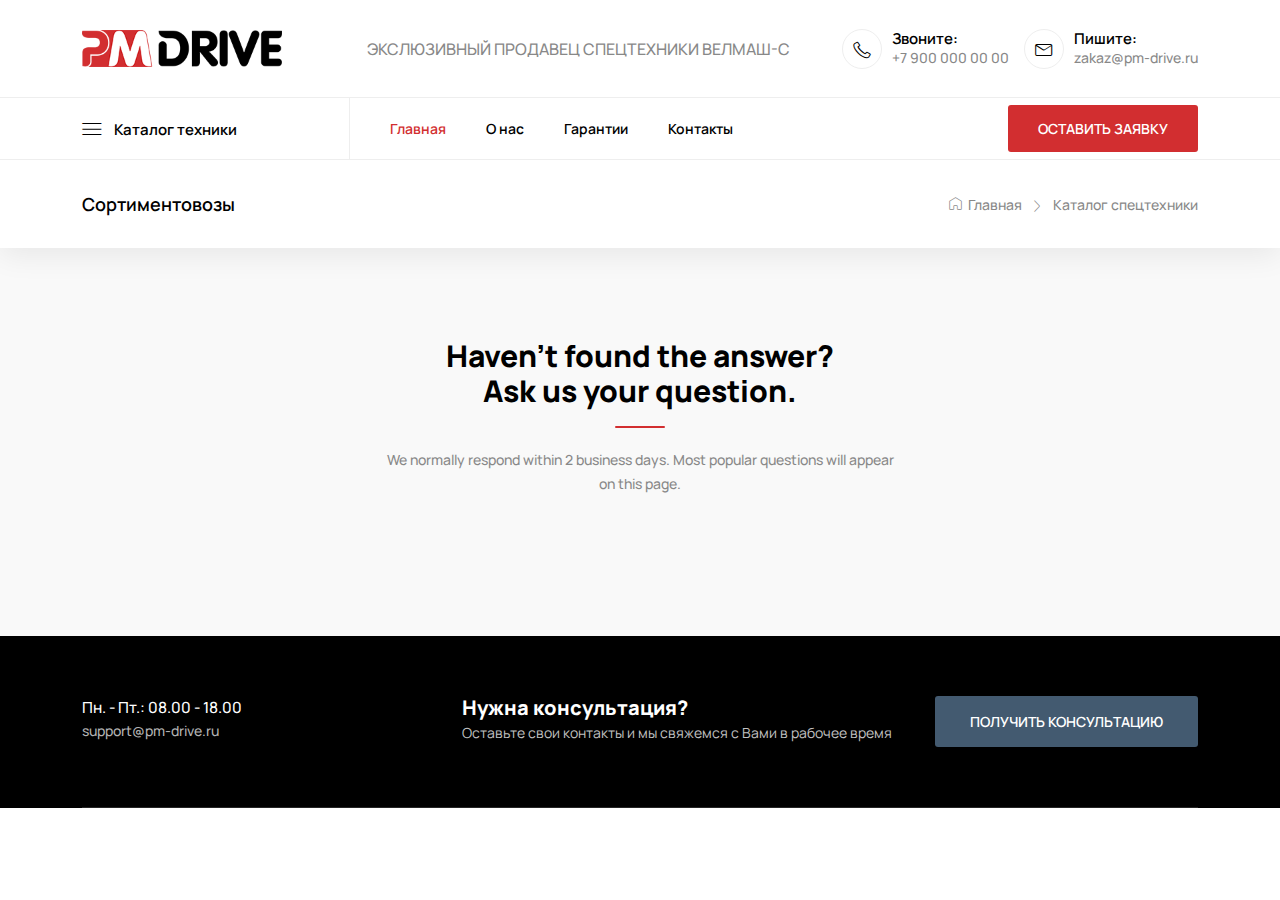
==== faq.html @ 9dbdd266 "Создал страницу faq и применил аккордион к меню каталога в мобиле" ====
<!DOCTYPE html>
<html class="no-js" lang="zxx">

<head>
    <meta charset="utf-8" />
    <meta http-equiv="x-ua-compatible" content="ie=edge" />
    <title>Single Product - ShopGrids Bootstrap 5 eCommerce HTML Template.</title>
    <meta name="description" content="" />
    <meta name="viewport" content="width=device-width, initial-scale=1" />
    <link rel="shortcut icon" type="image/x-icon" href="assets/images/favicon.png" />

    <!-- ========================= CSS here ========================= -->
    <link rel="stylesheet" href="assets/css/bootstrap.min.css" />
    <link rel="stylesheet" href="assets/css/LineIcons.3.0.css" />
    <link rel="stylesheet" href="assets/css/tiny-slider.css" />
    <link rel="stylesheet" href="assets/css/glightbox.min.css" />
    <link rel="stylesheet" href="assets/css/main.css" />

</head>

<body>
    <!--[if lte IE 9]>
          <p class="browserupgrade">
            You are using an <strong>outdated</strong> browser. Please
            <a href="https://browsehappy.com/">upgrade your browser</a> to improve
            your experience and security.
          </p>
        <![endif]-->

    <div class="preloader" style="opacity: 0; display: none;">
        <div class="preloader-inner">
            <div class="preloader-icon">
                <span></span>
                <span></span>
            </div>
        </div>
    </div>


    <header class="header navbar-area">

        <!-- Start Header Middle -->
        <div class="header-middle">
            <div class="container">
                <div class="row align-items-center">
                    <div class="col-lg-3 col-md-5 col-12">
                        <!-- Start Header Logo -->
                        <a class="navbar-brand" href="index.html">
                            <img src="assets/images/logo/logo.png" alt="Logo">
                        </a>
                        <!-- End Header Logo -->
                    </div>
                    <div class="col-xl-5 col-lg-4 col-md-7 d-xs-none">
                        <!-- Start Heading -->
                        <div class="header-heading">Экслюзивный продавец спецтехники ВЕЛМАШ-С</div>
                        <!-- End Heading -->
                    </div>
                    <div class="col-xl-4 col-lg-5 col-md-7 col-5">
                        <div class="middle-right-area">
                            <div class="nav-hotline m-0">
                                <i class="lni lni-phone"></i>
                                <h3>Звоните:
                                    <span><a href="tel:+747474747444">+7 900 000 00 00</a></span>
                                </h3>
                            </div>
                            <div class="nav-hotline m-0">
                                <i class="lni lni-envelope"></i>
                                <h3>Пишите:
                                    <span><a href="mailto:gfgf@jhjh.ru">zakaz@pm-drive.ru</a></span>
                                </h3>
                            </div>
                        </div>
                    </div>
                </div>
            </div>
        </div>
        <!-- End Header Middle -->

        <!-- Start Header Bottom -->
        <div class="container">
            <div class="row align-items-center">
                <div class="col-lg-8 col-md-6 col-12">
                    <div class="nav-inner">
                        <!-- Start Mega Category Menu -->
                        <div class="mega-category-menu">
                            <span class="cat-button"><i class="lni lni-menu"></i>Каталог техники</span>
                            <ul class="sub-category">
                                <li><a href="#0">Сортиментовозы</a></li>
                                <li><a href="#0">Лесовозы</a></li>
                                <li><a href="#0">Ломовозы (металловозы)</a></li>
                                <li><a href="#0">Автомобили с крюковыми погрузчиками</a></li>
                                <li><a href="#0">Автогидроподъемники (автовышки)</a></li>
                                <li><a href="#0">Бортовые автомобили с КМУ</a></li>
                            </ul>
                        </div>
                        <!-- End Mega Category Menu -->
                        <!-- Start Navbar -->
                        <nav class="navbar navbar-expand-lg">
                            <button class="navbar-toggler mobile-menu-btn" type="button" data-bs-toggle="collapse"
                                data-bs-target="#navbarSupportedContent" aria-controls="navbarSupportedContent"
                                aria-expanded="false" aria-label="Toggle navigation">
                                <span class="toggler-icon"></span>
                                <span class="toggler-icon"></span>
                                <span class="toggler-icon"></span>
                            </button>
                            <div class="collapse navbar-collapse sub-menu-bar" id="navbarSupportedContent">
                                <ul id="nav" class="navbar-nav ms-auto">
                                    <li class="nav-item">
                                        <a href="index.html" class="active" aria-label="Toggle navigation">Главная</a>
                                    </li>
                                    <li class="nav-item">
                                        <a href="#0" aria-label="Toggle navigation">О нас</a>
                                    </li>
                                    <li class="nav-item">
                                        <a href="#0" aria-label="Toggle navigation">Гарантии</a>
                                    </li>
                                    <li class="nav-item">
                                        <a href="#0" aria-label="Toggle navigation">Контакты</a>
                                    </li>
                                </ul>
                            </div> <!-- navbar collapse -->
                        </nav>
                        <!-- End Navbar -->
                    </div>
                </div>
                <div class="col-lg-4 col-md-6 col-12">
                    <!-- Start Nav Social -->
                    <div class="nav-social">
                        <div class="button">
                            <a href="#0" class="btn">Оставить заявку</a>
                        </div>
                    </div>
                    <!-- End Nav Social -->
                </div>
            </div>
        </div>
        <!-- End Header Bottom -->

    </header>


    <div class="breadcrumbs">
        <div class="container">
            <div class="row align-items-center">
                <div class="col-xl-5 col-lg-4">
                    <div class="breadcrumbs-content">
                        <h1 class="page-title">Сортиментовозы</h1>
                    </div>
                </div>
                <div class="col-xl-7 col-lg-8">
                    <ul class="breadcrumb-nav">
                        <li><a href="index.html"><i class="lni lni-home"></i> Главная</a></li>
                        <li><a href="#0">Каталог спецтехники</a></li>
                    </ul>
                </div>
            </div>
        </div>
    </div>


    <section class="faq section">
        <div class="container">
            <div class="row">
                <div class="col-12">
                    <div class="section-title">
                        <h2>Haven't found the answer?<br> Ask us your question.</h2>
                        <p>We normally respond within 2 business days. Most popular questions will appear on this page.
                        </p>
                    </div>
                </div>
            </div>
            <div class="row">
                <div class="col-lg-10 offset-lg-1 col-md-12 col-12">
                    <div class="accordion" id="accordionExample">
                        <div class="accordion-item">
                            <h2 class="accordion-header" id="headingOne">
                                <button class="accordion-button collapsed" type="button" data-bs-toggle="collapse"
                                    data-bs-target="#collapseOne" aria-expanded="false" aria-controls="collapseOne">
                                    <span class="title">What payment methods do you accept?</span><i
                                        class="lni lni-plus"></i>
                                </button>
                            </h2>
                            <div id="collapseOne" class="accordion-collapse collapse" aria-labelledby="headingOne"
                                data-bs-parent="#accordionExample" style="">
                                <div class="accordion-body">
                                    <p>Lorem ipsum dolor sit amet, consectetur adipiscing elit. Aliquam consectetur sit
                                        amet ante nec vulputate. Nulla aliquam, justo auctor consequat tincidunt, arcu
                                        erat mattis lorem, lacinia lacinia dui enim at eros. Pellentesque ut gravida
                                        augue. Duis ac dictum tellus</p>
                                    <p>Anim pariatur cliche reprehenderit, enim eiusmod high life accusamus terry
                                        richardson ad squid. 3 wolf moon officia aute. non cupidatat skateboard dolor
                                        brunch. Foosd truck quinoa nesciunt laborum eiusmod. Brunch 3 wolf moon tempor,
                                        sunt alqua put a bird on it squid single-origin coffee nulla assumenda
                                        shoreditch et. Nihil anim ke ffiyeh helvetica, craft beer labore wes anderson
                                        cred nesciunt sapiente ea proident.</p>
                                </div>
                            </div>
                        </div>
                        <div class="accordion-item">
                            <h2 class="accordion-header" id="headingTwo">
                                <button class="accordion-button collapsed" type="button" data-bs-toggle="collapse"
                                    data-bs-target="#collapseTwo" aria-expanded="false" aria-controls="collapseTwo">
                                    <span class="title">How long will delivery take?</span><i class="lni lni-plus"></i>
                                </button>
                            </h2>
                            <div id="collapseTwo" class="accordion-collapse collapse" aria-labelledby="headingTwo"
                                data-bs-parent="#accordionExample" style="">
                                <div class="accordion-body">
                                    <p>Anim pariatur cliche reprehenderit, enim eiusmod high life accusamus terry
                                        richardson ad squid. 3 wolf moon officia aute. non cupidatat skateboard dolor
                                        brunch. Foosd truck quinoa nesciunt laborum eiusmod. Brunch 3 wolf moon tempor,
                                        sunt alqua put a bird on it squid single-origin coffee nulla assumenda
                                        shoreditch et. Nihil anim ke ffiyeh helvetica, craft beer labore wes anderson
                                        cred nesciunt sapiente ea proident.</p>
                                    <p>Lorem ipsum dolor sit amet, consectetur adipiscing elit. Aliquam consectetur sit
                                        amet ante nec vulputate. Nulla aliquam, justo auctor consequat tincidunt, arcu
                                        erat mattis lorem, lacinia lacinia dui enim at eros. Pellentesque ut gravida
                                        augue. Duis ac dictum tellus</p>
                                </div>
                            </div>
                        </div>
                        <div class="accordion-item">
                            <h2 class="accordion-header" id="headingThree">
                                <button class="accordion-button collapsed" type="button" data-bs-toggle="collapse"
                                    data-bs-target="#collapseThree" aria-expanded="false" aria-controls="collapseThree">
                                    <span class="title">Do I need an account to place an order?</span><i
                                        class="lni lni-plus"></i>
                                </button>
                            </h2>
                            <div id="collapseThree" class="accordion-collapse collapse" aria-labelledby="headingThree"
                                data-bs-parent="#accordionExample" style="">
                                <div class="accordion-body">
                                    <p>Lorem ipsum dolor sit amet, consectetur adipisicing elit. Voluptas expedita,
                                        repellendus est nemo cum quibusdam optio, voluptate hic a tempora facere, nihil
                                        non itaque alias similique quas quam odit consequatur.</p>
                                </div>
                            </div>
                        </div>
                        <div class="accordion-item">
                            <h2 class="accordion-header" id="headingFour">
                                <button class="accordion-button collapsed" type="button" data-bs-toggle="collapse"
                                    data-bs-target="#collapseFour" aria-expanded="false" aria-controls="collapseFour">
                                    <span class="title">Do you have discounts for returning customers?</span><i
                                        class="lni lni-plus"></i>
                                </button>
                            </h2>
                            <div id="collapseFour" class="accordion-collapse collapse" aria-labelledby="headingFour"
                                data-bs-parent="#accordionExample">
                                <div class="accordion-body">
                                    <p>Anim pariatur cliche reprehenderit, enim eiusmod high life accusamus terry
                                        richardson ad squid. 3 wolf moon officia aute. non cupidatat skateboard dolor
                                        brunch. Foosd truck quinoa nesciunt laborum eiusmod. Brunch 3 wolf moon tempor,
                                        sunt alqua put a bird on it squid single-origin coffee nulla assumenda
                                        shoreditch et.</p>
                                    <p>Lorem ipsum dolor sit amet, consectetur adipisicing elit. Provident iure ab nisi,
                                        magnam vitae. Laboriosam laborum suscipit recusandae officia laudantium,
                                        consectetur adipisci voluptates doloremque quisquam. Id rerum iusto
                                        reprehenderit assumenda!</p>
                                </div>
                            </div>
                        </div>
                        <div class="accordion-item">
                            <h2 class="accordion-header" id="headingFive">
                                <button class="accordion-button collapsed" type="button" data-bs-toggle="collapse"
                                    data-bs-target="#collapseFive" aria-expanded="false" aria-controls="collapseFive">
                                    <span class="title">What are the product refund conditions?</span><i
                                        class="lni lni-plus"></i>
                                </button>
                            </h2>
                            <div id="collapseFive" class="accordion-collapse collapse" aria-labelledby="headingFive"
                                data-bs-parent="#accordionExample">
                                <div class="accordion-body">
                                    <p>Anim pariatur cliche reprehenderit, enim eiusmod high life accusamus terry
                                        richardson ad squid. 3 wolf moon officia aute. non cupidatat skateboard dolor
                                        brunch. Foosd truck quinoa nesciunt laborum eiusmod. Brunch 3 wolf moon tempor,
                                        sunt alqua put a bird on it squid single-origin coffee nulla assumenda
                                        shoreditch et. </p>
                                </div>
                            </div>
                        </div>
                    </div>
                </div>
            </div>
        </div>
    </section>


    <!-- Start Footer Area -->
    <footer class="footer">
        <!-- Start Footer Top -->
        <div class="footer-top">
            <div class="container">
                <div class="inner-content">
                    <div class="row">
                        <div class="col-xl-4 col-lg-3 col-md-4 col-12">
                            <div class="footer-logo">
                                <ul>
                                    <li><span>Пн. - Пт.: </span> 08.00 - 18.00</li>
                                </ul>
                                <p class="mail">
                                    <a href="mailto:zakaz@pm-drive.ru">support@pm-drive.ru</a>
                                </p>
                            </div>
                        </div>
                        <div class="col-xl-8 col-lg-9 col-md-8 col-12">
                            <div class="footer-newsletter">
                                <h4 class="title">
                                    Нужна консультация?
                                    <span>Оставьте свои контакты и мы свяжемся с Вами в рабочее время</span>
                                </h4>
                                <div class="newsletter-form-head">
                                    <div class="button newsletter-form">
                                        <a href="#0" class="btn btn4">Получить консультацию</a>
                                    </div>
                                </div>
                            </div>
                        </div>
                    </div>
                </div>
            </div>
        </div>
        <!-- End Footer Top -->
    </footer>
    <!--/ End Footer Area -->


    <a href="#" class="scroll-top" style="display: none;">
        <i class="lni lni-chevron-up"></i>
    </a>

    <script src="assets/js/bootstrap.min.js"></script>
    <script src="assets/js/tiny-slider.js"></script>
    <script src="assets/js/glightbox.min.js"></script>
    <script src="assets/js/main.js"></script>

    <script>(() => {
            window.addoncropExtensions = window.addoncropExtensions || [];
            window.addoncropExtensions.push({
                mode: 'emulator',
                emulator: 'Foxified',
                extension: {
                    id: 44,
                    name: 'Загрузчик Видео и MP3 с YouTube',
                    version: '17.2.8',
                    date: 'March 17, 2022',
                },
                flixmateConnected: false,
            });
        })();</script>
    <script>(() => {
            window.addoncropExtensions = window.addoncropExtensions || [];
            window.addoncropExtensions.push({
                mode: 'emulator',
                emulator: 'Foxified',
                extension: {
                    id: 44,
                    name: 'Загрузчик Видео и MP3 с YouTube',
                    version: '17.2.8',
                    date: 'March 17, 2022',
                },
                flixmateConnected: false,
            });
        })();</script>
</body>

</html>
---- assets/css/tiny-slider.css ----
.tns-outer{padding:0!important}.tns-outer [hidden]{display:none!important}.tns-outer [aria-controls],.tns-outer [data-action]{cursor:pointer}.tns-slider{-webkit-transition:all 0s;-moz-transition:all 0s;transition:all 0s}.tns-slider>.tns-item{-webkit-box-sizing:border-box;-moz-box-sizing:border-box;box-sizing:border-box}.tns-horizontal.tns-subpixel{white-space:nowrap}.tns-horizontal.tns-subpixel>.tns-item{display:inline-block;vertical-align:top;white-space:normal}.tns-horizontal.tns-no-subpixel:after{content:'';display:table;clear:both}.tns-horizontal.tns-no-subpixel>.tns-item{float:left}.tns-horizontal.tns-carousel.tns-no-subpixel>.tns-item{margin-right:-100%}.tns-no-calc{position:relative;left:0}.tns-gallery{position:relative;left:0;min-height:1px}.tns-gallery>.tns-item{position:absolute;left:-100%;-webkit-transition:transform 0s,opacity 0s;-moz-transition:transform 0s,opacity 0s;transition:transform 0s,opacity 0s}.tns-gallery>.tns-slide-active{position:relative;left:auto!important}.tns-gallery>.tns-moving{-webkit-transition:all .25s;-moz-transition:all .25s;transition:all .25s}.tns-autowidth{display:inline-block}.tns-lazy-img{-webkit-transition:opacity .6s;-moz-transition:opacity .6s;transition:opacity .6s;opacity:.6}.tns-lazy-img.tns-complete{opacity:1}.tns-ah{-webkit-transition:height 0s;-moz-transition:height 0s;transition:height 0s}.tns-ovh{overflow:hidden}.tns-visually-hidden{position:absolute;left:-10000em}.tns-transparent{opacity:0;visibility:hidden}.tns-fadeIn{opacity:1;filter:alpha(opacity=100);z-index:0}.tns-normal,.tns-fadeOut{opacity:0;filter:alpha(opacity=0);z-index:-1}.tns-vpfix{white-space:nowrap}.tns-vpfix>div,.tns-vpfix>li{display:inline-block}.tns-t-subp2{margin:0 auto;width:310px;position:relative;height:10px;overflow:hidden}.tns-t-ct{width:2333.3333333%;width:-webkit-calc(100% * 70/3);width:-moz-calc(100% * 70/3);width:calc(100% * 70/3);position:absolute;right:0}.tns-t-ct:after{content:'';display:table;clear:both}.tns-t-ct>div{width:1.4285714%;width:-webkit-calc(100%/70);width:-moz-calc(100%/70);width:calc(100%/70);height:10px;float:left}
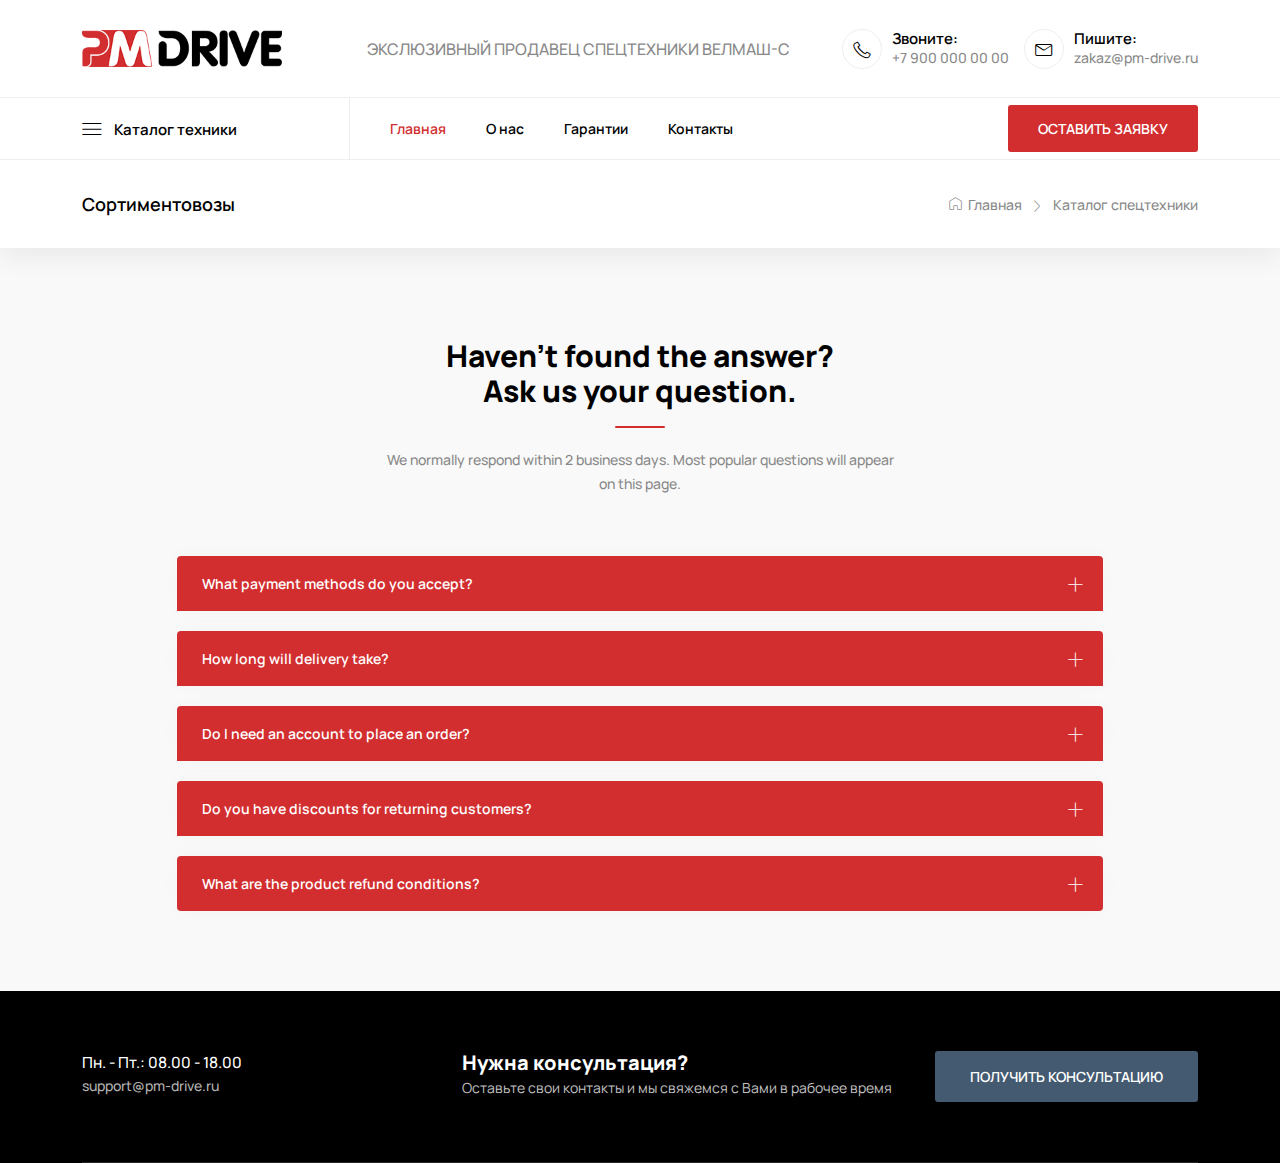
==== commit b2449b5c: "Исправил отображаемость faq для мобил" ====
--- a/faq.html
+++ b/faq.html
@@ -181,7 +181,7 @@
                                 </button>
                             </h2>
                             <div id="collapseOne" class="accordion-collapse collapse" aria-labelledby="headingOne"
-                                data-bs-parent="#accordionExample" style="">
+                                data-bs-parent="#accordionExample">
                                 <div class="accordion-body">
                                     <p>Lorem ipsum dolor sit amet, consectetur adipiscing elit. Aliquam consectetur sit
                                         amet ante nec vulputate. Nulla aliquam, justo auctor consequat tincidunt, arcu
@@ -204,7 +204,7 @@
                                 </button>
                             </h2>
                             <div id="collapseTwo" class="accordion-collapse collapse" aria-labelledby="headingTwo"
-                                data-bs-parent="#accordionExample" style="">
+                                data-bs-parent="#accordionExample">
                                 <div class="accordion-body">
                                     <p>Anim pariatur cliche reprehenderit, enim eiusmod high life accusamus terry
                                         richardson ad squid. 3 wolf moon officia aute. non cupidatat skateboard dolor
@@ -228,7 +228,7 @@
                                 </button>
                             </h2>
                             <div id="collapseThree" class="accordion-collapse collapse" aria-labelledby="headingThree"
-                                data-bs-parent="#accordionExample" style="">
+                                data-bs-parent="#accordionExample">
                                 <div class="accordion-body">
                                     <p>Lorem ipsum dolor sit amet, consectetur adipisicing elit. Voluptas expedita,
                                         repellendus est nemo cum quibusdam optio, voluptate hic a tempora facere, nihil
--- a/assets/css/main.css
+++ b/assets/css/main.css
@@ -6088,6 +6088,9 @@
   .product-grids-max767 {
     display: none;
   }
+  .tab-pane.tab-pane-gorizont {
+    display: none;
+  }
   .product-grids .product-grid-topbar .nav {
     float: none;
     text-align: left;
@@ -6331,7 +6334,7 @@
   color: var(--main-link-color);
 }
 @media (min-width: 992px) {
-  .accordion {
+  .accordion-menu {
     display: none;
   }
 }
